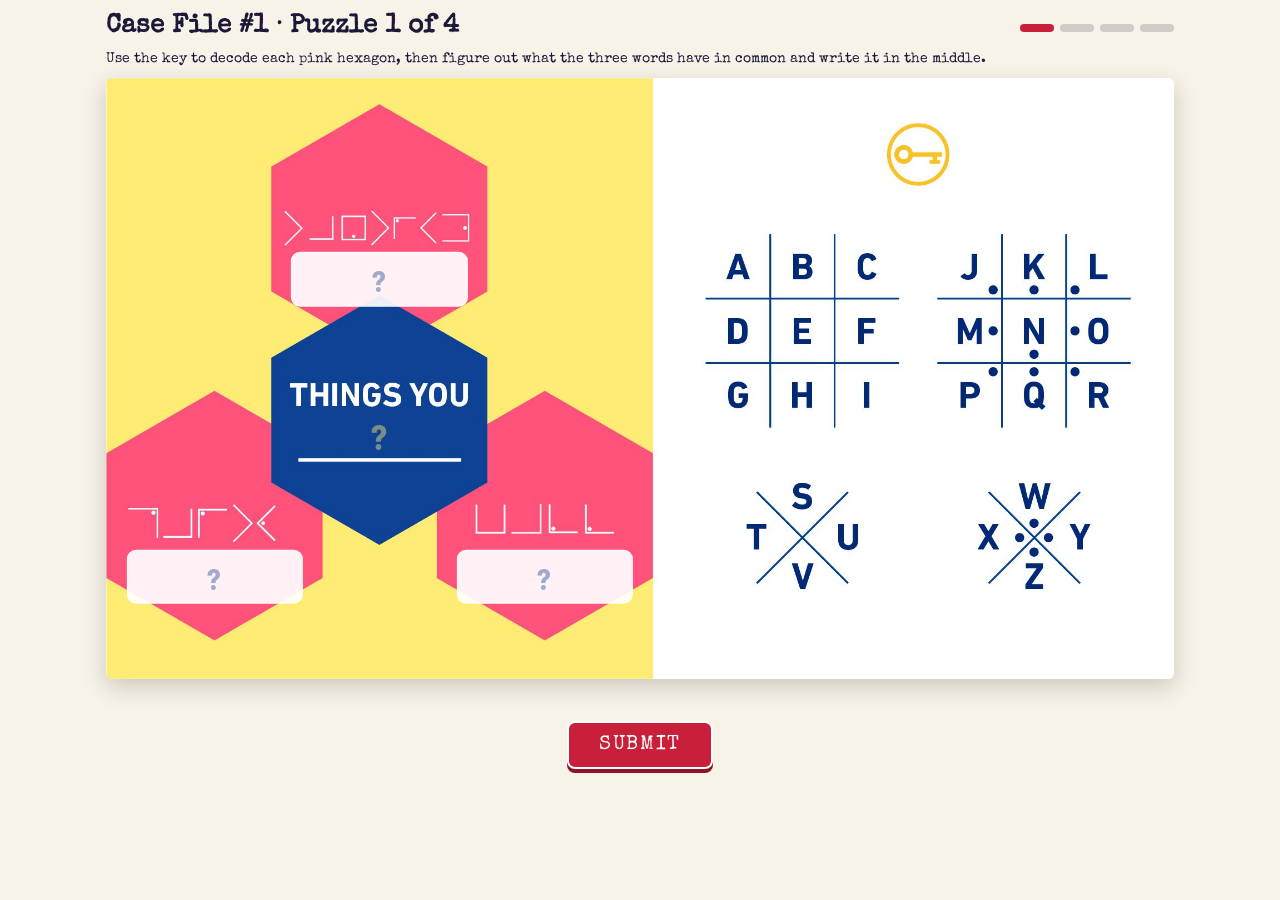
==== puzzles/case-1/index.html @ 6e3fe502 "Add files via upload" ====
<!doctype html>
<html lang="en">
<head>
<meta charset="utf-8">
<meta name="viewport" content="width=device-width, initial-scale=1">
<title>Case File #1</title>
<link rel="preconnect" href="https://fonts.googleapis.com">
<link rel="preconnect" href="https://fonts.gstatic.com" crossorigin>
<link href="https://fonts.googleapis.com/css2?family=Special+Elite&family=Barlow+Condensed:wght@700&display=swap" rel="stylesheet">
<style>
  :root {
    color-scheme: light;
    --navy: #10408f;
    --ink: #1d1838;
    --pink: #ff5478;
    --yellow: #fdeb77;
    --gold: #f4c542;
    --paper: #f7f3e8;
    --green: #1f8a4c;
    --red: #c8203a;
    --font-type: "Special Elite", "Courier New", monospace;
    --font-cond: "Barlow Condensed", "Arial Narrow", Arial, sans-serif;
  }
  * { box-sizing: border-box; }
  html, body { margin: 0; }
  body { background: var(--paper); color: var(--ink); font-family: var(--font-type); }
  [hidden] { display: none !important; }

  .wrap { max-width: 1100px; margin: 0 auto; padding: 14px 16px 22px; display: flex; flex-direction: column; gap: 12px; }
  .head { display: flex; flex-wrap: wrap; justify-content: space-between; align-items: baseline; gap: 8px; }
  .head h1 { margin: 0; font-size: clamp(18px, 2.6vw, 26px); }
  .steps { display: flex; gap: 6px; }
  .steps span { width: 34px; height: 8px; border-radius: 4px; background: rgba(29,24,56,.18); }
  .steps span.is-done { background: var(--green); }
  .steps span.is-now { background: var(--red); }
  .hint { margin: 0; font-size: 14px; }

  .stage { position: relative; container-type: inline-size; aspect-ratio: 1921 / 1081; width: 100%; max-width: 100%; border-radius: 6px; overflow: hidden; box-shadow: 0 8px 24px rgba(0,0,0,.18); }
  .stage img { position: absolute; inset: 0; width: 100%; height: 100%; display: block; }

  .slot {
    position: absolute; transform: translate(-50%, -50%);
    width: 16.5%;
    font-family: var(--font-cond); font-weight: 700; text-transform: uppercase; text-align: center;
    font-size: 2.9cqw; letter-spacing: .04em; line-height: 1;
    padding: .25em .2em;
    border-radius: .3em;
    border: .18cqw solid rgba(255,255,255,.9);
    background: rgba(255,255,255,.92);
    color: var(--navy);
    outline: none;
  }
  .slot::placeholder { color: rgba(16,64,143,.4); }
  .slot:focus { box-shadow: 0 0 0 .4cqw var(--gold); }
  .slot.mid { background: transparent; border-color: transparent; color: var(--yellow); font-size: 3.4cqw; width: 15.4%; }
  .slot.mid::placeholder { color: rgba(253,235,119,.45); }
  .slot.mid:focus { box-shadow: none; border-color: rgba(253,235,119,.6); }
  .slot.ok { background: #dff5e7; color: var(--green); border-color: var(--green); }
  .slot.mid.ok { background: transparent; color: #7dffb0; border-color: transparent; }
  .slot.bad { border-color: var(--red); box-shadow: 0 0 0 .3cqw rgba(200,32,58,.5); animation: shake .35s; }
  @keyframes shake { 25% { margin-left: -.5cqw; } 75% { margin-left: .5cqw; } }
  @media (prefers-reduced-motion: reduce) { .slot.bad { animation: none; } }

  .s-top   { left: 25.6%; top: 33.5%; }
  .s-left  { left: 10.2%; top: 83%; }
  .s-right { left: 41.1%; top: 83%; }
  .s-mid   { left: 25.6%; top: 59.6%; }

  .bar { display: flex; flex-direction: column; align-items: center; gap: 8px; }
  .msg { min-height: 1.4em; font-weight: bold; text-align: center; }
  .msg.bad { color: var(--red); }
  .msg.ok { color: var(--green); }
  .btn {
    font-family: var(--font-type); font-size: 20px; letter-spacing: .08em;
    background: var(--red); color: #fff; border: 2px solid #fff; border-radius: 8px;
    padding: 12px 30px; cursor: pointer; box-shadow: 0 4px 0 #8c1426;
  }
  .btn:hover { background: #dc2c47; }
  .btn:active { transform: translateY(2px); box-shadow: 0 2px 0 #8c1426; }
  .btn:focus-visible { outline: 3px solid var(--gold); outline-offset: 3px; }
  .btn.green { background: var(--green); box-shadow: 0 4px 0 #125a30; }

  /* congrats */
  .done { text-align: center; display: flex; flex-direction: column; align-items: center; gap: 14px; padding: 18px 0 10px; }
  .done .stamp { border: 4px solid var(--green); color: var(--green); font-size: clamp(22px, 4vw, 34px); letter-spacing: .14em; padding: 4px 18px; transform: rotate(-4deg); border-radius: 6px; }
  .done h2 { margin: 0; font-size: clamp(22px, 3.4vw, 32px); text-wrap: balance; }
  .leads { list-style: none; margin: 0; padding: 0; display: flex; flex-direction: column; gap: 12px; width: min(560px, 100%); }
  .leads li { display: flex; gap: 14px; align-items: center; text-align: left; background: #fff; border: 2px dashed rgba(29,24,56,.3); border-radius: 10px; padding: 14px 16px; font-size: clamp(16px, 2.2vw, 20px); }
  .leads b { flex: none; display: grid; place-items: center; width: 38px; height: 38px; border-radius: 50%; background: var(--red); color: #fff; }
  .small { font-size: 14px; opacity: .75; }
  .link { background: none; border: none; font: inherit; text-decoration: underline; cursor: pointer; color: inherit; }
</style>
</head>
<body>
<div class="wrap">
  <div class="head">
    <h1 id="title">Case File #1</h1>
    <div class="steps" id="steps" aria-hidden="true"><span></span><span></span><span></span><span></span></div>
  </div>

  <section id="play">
    <div class="wrap" style="padding:0">
      <p class="hint">Use the key to decode each pink hexagon, then figure out what the three words have in common and write it in the middle.</p>
      <form id="form" novalidate>
        <div class="stage">
          <img id="img" alt="">
          <input class="slot s-top"   id="a-top"   autocomplete="off" autocapitalize="characters" spellcheck="false" placeholder="?" aria-label="Top hexagon">
          <input class="slot s-left"  id="a-left"  autocomplete="off" autocapitalize="characters" spellcheck="false" placeholder="?" aria-label="Bottom-left hexagon">
          <input class="slot s-right" id="a-right" autocomplete="off" autocapitalize="characters" spellcheck="false" placeholder="?" aria-label="Bottom-right hexagon">
          <input class="slot mid s-mid" id="a-mid" autocomplete="off" autocapitalize="characters" spellcheck="false" placeholder="?" aria-label="Middle answer: what they have in common">
        </div>
        <div class="bar" style="margin-top:12px">
          <div class="msg" id="msg" role="status"></div>
          <button class="btn" type="submit" id="submit">SUBMIT</button>
        </div>
      </form>
    </div>
  </section>

  <section id="between" class="done" hidden>
    <div class="stamp">CRACKED</div>
    <h2 id="between-title">Puzzle solved!</h2>
    <button class="btn green" type="button" id="next">NEXT PUZZLE</button>
  </section>

  <section id="final" class="done" hidden>
    <div class="stamp">CASE FILE CLOSED</div>
    <h2>Great work, Detective! You cracked all four codes.</h2>
    <p>The North Pole-ice Department has two new leads on the Naughty Chip:</p>
    <ol class="leads">
      <li><b>1</b><span>He's <strong>not</strong> wearing glasses.</span></li>
      <li><b>2</b><span>He has <strong>two arms</strong> visible.</span></li>
    </ol>
    <p class="small">Head back to the Suspect Board and clear anyone who doesn't fit.</p>
    <button class="link small" type="button" id="replay">Replay this case file</button>
  </section>
</div>

<script>
(function () {
  "use strict";
  // Answers stored as SHA-256 hashes so they can't be read from the page source.
  // Each slot lists every accepted spelling.
  const PUZZLES = [
    { img: "puzzle-1.jpg", alt: "Pigpen cipher puzzle: three coded hexagons around 'Things you ___'",
      top:   ["aa753e9816ed22e9b7babd0ffa863b9c26b36b42dbc20ac66bf16ef51e0edc79"],
      left:  ["e14a7e697577c62408de457366961015605700b5c28c86db21663fd2d5a0025c"],
      right: ["69a99fd1baf0097fcafbd697c0ab53cbae281f9889a5f69fc6304f732193734c"],
      mid:   ["9e268f3923fd0a4c5591a7cfb0688e5b894b3dcda47eff8bf8ada48f645de1f7"] },
    { img: "puzzle-2.jpg", alt: "Morse code puzzle: three coded hexagons around 'Things that ___'",
      top:   ["d426b95100fa5dd15515ae395e5012a6f26c45ccd0ad3b91166fa424b45a2d4c", "0a52262a2a16170bca59a9a58e4fe78b33b3a8f8c2bd0ba61e6aecee13a878ce"],
      left:  ["831a73a68b11ec563ed784643d022a9f3cf6ca0ff7b8589ff50622c7d3cfeee0"],
      right: ["21b04fab319f57c9ab68d5f246a5b6a07145b960907bd327d2dc77534395be69", "9789620cbb805829f9c4dae0a345fa8d08718677735090e06b4f97768077b98c"],
      mid:   ["bd5dea8d46e0fdc5fcc958ae8aacf7250d86177dfda5b06fb62e5e3c59ce1fd7"] },
    { img: "puzzle-3.jpg", alt: "Morse code puzzle: three coded hexagons around 'Things with ___'",
      top:   ["19beaf65f757136dd0becdfaddd3e484db3478f0c779311ed773d875320c91ea"],
      left:  ["cb375537532fa8d20b1f995aef31984c15113e27ba1cd13f844c0dcb0d043787"],
      right: ["f848e86c8a8a1000f72149f95cafd841d970ae5744f12e9ad0978e2f5e61e83b"],
      mid:   ["bd0f6d31f855c9ee9e9a2dc5fce6039c1bb2589001a483d76d0accfbaee772d9"] },
    { img: "puzzle-4.jpg", alt: "Letter-shift (ROT13) puzzle: three coded hexagons around 'Things that ___'",
      top:   ["b6a6a428372fa9bff5a95c1bf4c7b8bd3b07ca07b6b61f8582fa90e4b0960033"],
      left:  ["95054af7090aeccac9885af3b11c849534c7016af3cc3ddf7ae02986985a21f3"],
      right: ["a430e6d293d0f1d5c9ec2e3ecd08eb143e053deb9532d1f8ce332fe05d119846"],
      mid:   ["324f5adc014e7b15fd6a32a278e9aa76dc2c8e255e8e85ab9f4c205759482b93"] }
  ];
  const SLOTS = ["top", "left", "right", "mid"];
  const KEY = "npd_case1_progress_v1";

  const $ = (id) => document.getElementById(id);
  const load = () => { try { return Number(localStorage.getItem(KEY)) || 0; } catch (e) { return 0; } };
  const save = (n) => { try { localStorage.setItem(KEY, String(n)); } catch (e) {} };

  let step = Math.min(load(), PUZZLES.length);

  async function sha(s) {
    const buf = await crypto.subtle.digest("SHA-256", new TextEncoder().encode(s));
    return [...new Uint8Array(buf)].map((b) => b.toString(16).padStart(2, "0")).join("");
  }
  const clean = (s) => s.toUpperCase().replace(/[^A-Z]/g, "");

  function show(which) {
    $("play").hidden = which !== "play";
    $("between").hidden = which !== "between";
    $("final").hidden = which !== "final";
    [...$("steps").children].forEach((s, i) => {
      s.className = i < step ? "is-done" : (i === step && which === "play" ? "is-now" : "");
    });
  }

  function render() {
    if (step >= PUZZLES.length) {
      $("title").textContent = "Case File #1 · Solved";
      show("final");
      return;
    }
    const p = PUZZLES[step];
    $("title").textContent = `Case File #1 · Puzzle ${step + 1} of ${PUZZLES.length}`;
    $("img").src = p.img;
    $("img").alt = p.alt;
    SLOTS.forEach((k) => { const el = $("a-" + k); el.value = ""; el.className = el.className.replace(/\s?(ok|bad)/g, ""); el.readOnly = false; });
    $("msg").textContent = ""; $("msg").className = "msg";
    show("play");
  }

  $("form").addEventListener("submit", async (e) => {
    e.preventDefault();
    const p = PUZZLES[step];
    const msg = $("msg");
    const empty = SLOTS.filter((k) => !clean($("a-" + k).value));
    if (empty.length) {
      msg.textContent = "Fill in all four spaces before submitting.";
      msg.className = "msg bad";
      $("a-" + empty[0]).focus();
      return;
    }
    let right = 0;
    for (const k of SLOTS) {
      const el = $("a-" + k);
      el.classList.remove("ok", "bad");
      void el.offsetWidth; // restart shake animation
      const good = p[k].includes(await sha(clean(el.value)));
      el.classList.add(good ? "ok" : "bad");
      el.readOnly = false;
      if (good) right++;
    }
    if (right === SLOTS.length) {
      SLOTS.forEach((k) => ($("a-" + k).readOnly = true));
      msg.textContent = "All four correct!";
      msg.className = "msg ok";
      step++;
      save(step);
      setTimeout(() => {
        if (step >= PUZZLES.length) { render(); return; }
        $("between-title").textContent = `Puzzle ${step} of ${PUZZLES.length} solved!`;
        show("between");
        $("next").focus();
      }, 700);
    } else {
      msg.textContent = `${right} of 4 correct. The red spaces need another look.`;
      msg.className = "msg bad";
    }
  });

  // Typing in a red box clears its red state
  SLOTS.forEach((k) => $("a-" + k).addEventListener("input", (e) => e.target.classList.remove("bad")));

  $("next").addEventListener("click", render);
  $("replay").addEventListener("click", () => { step = 0; save(0); render(); });

  render();
})();
</script>
</body>
</html>
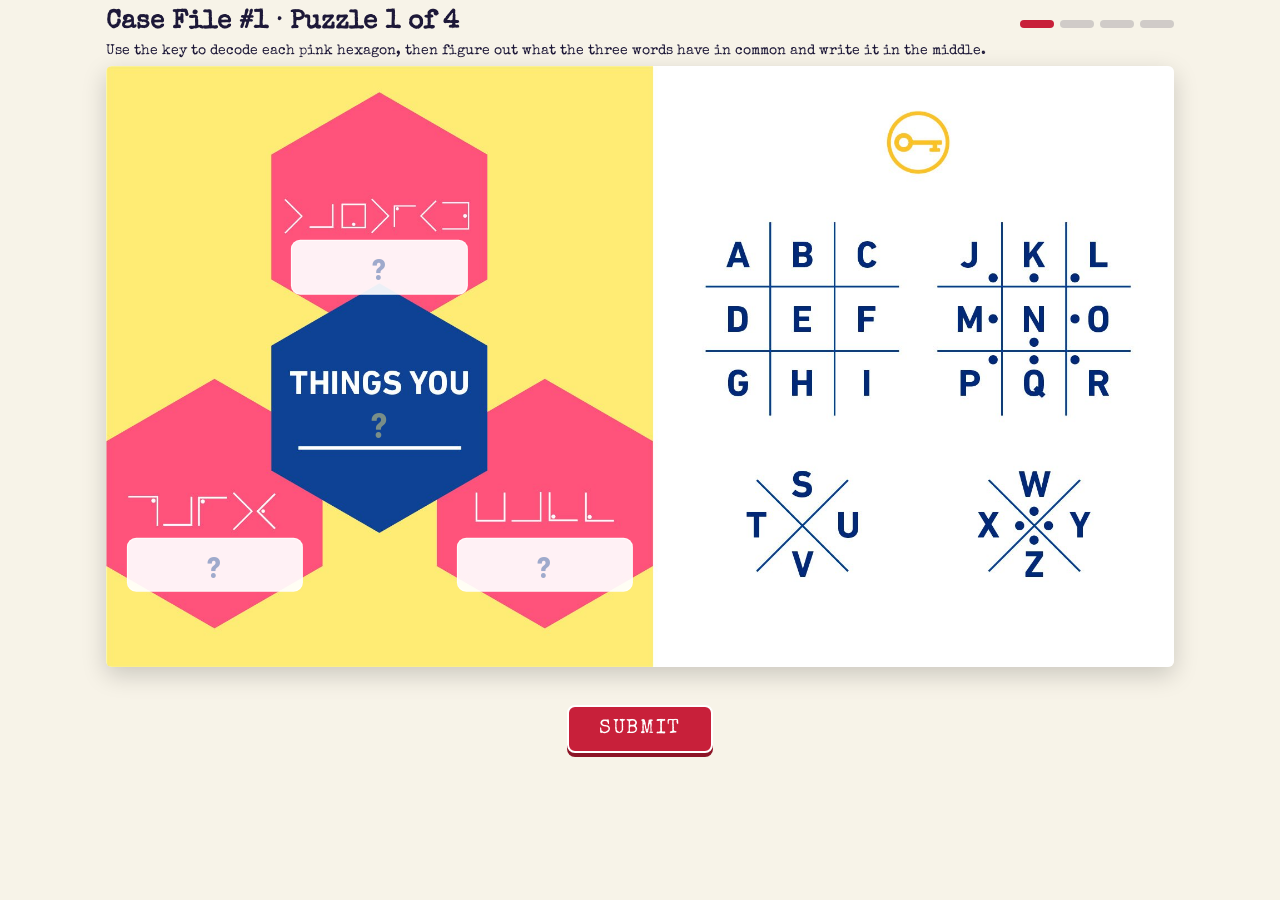
==== commit 570868bb: "Add files via upload" ====
--- a/puzzles/case-1/index.html
+++ b/puzzles/case-1/index.html
@@ -26,7 +26,7 @@
   body { background: var(--paper); color: var(--ink); font-family: var(--font-type); }
   [hidden] { display: none !important; }
 
-  .wrap { max-width: 1100px; margin: 0 auto; padding: 14px 16px 22px; display: flex; flex-direction: column; gap: 12px; }
+  .wrap { max-width: 1100px; margin: 0 auto; padding: 10px 16px 12px; display: flex; flex-direction: column; gap: 8px; }
   .head { display: flex; flex-wrap: wrap; justify-content: space-between; align-items: baseline; gap: 8px; }
   .head h1 { margin: 0; font-size: clamp(18px, 2.6vw, 26px); }
   .steps { display: flex; gap: 6px; }
@@ -35,7 +35,8 @@
   .steps span.is-now { background: var(--red); }
   .hint { margin: 0; font-size: 14px; }
 
-  .stage { position: relative; container-type: inline-size; aspect-ratio: 1921 / 1081; width: 100%; max-width: 100%; border-radius: 6px; overflow: hidden; box-shadow: 0 8px 24px rgba(0,0,0,.18); }
+  /* Sized by whichever runs out first, width or height, so the whole puzzle + SUBMIT fit with no scrollbar */
+  .stage { position: relative; container-type: inline-size; aspect-ratio: 1921 / 1081; width: min(100%, calc((100dvh - 190px) * 1921 / 1081)); min-width: 260px; max-width: 100%; margin: 0 auto; border-radius: 6px; overflow: hidden; box-shadow: 0 8px 24px rgba(0,0,0,.18); }
   .stage img { position: absolute; inset: 0; width: 100%; height: 100%; display: block; }
 
   .slot {
@@ -109,7 +110,7 @@
           <input class="slot s-right" id="a-right" autocomplete="off" autocapitalize="characters" spellcheck="false" placeholder="?" aria-label="Bottom-right hexagon">
           <input class="slot mid s-mid" id="a-mid" autocomplete="off" autocapitalize="characters" spellcheck="false" placeholder="?" aria-label="Middle answer: what they have in common">
         </div>
-        <div class="bar" style="margin-top:12px">
+        <div class="bar" style="margin-top:8px">
           <div class="msg" id="msg" role="status"></div>
           <button class="btn" type="submit" id="submit">SUBMIT</button>
         </div>
